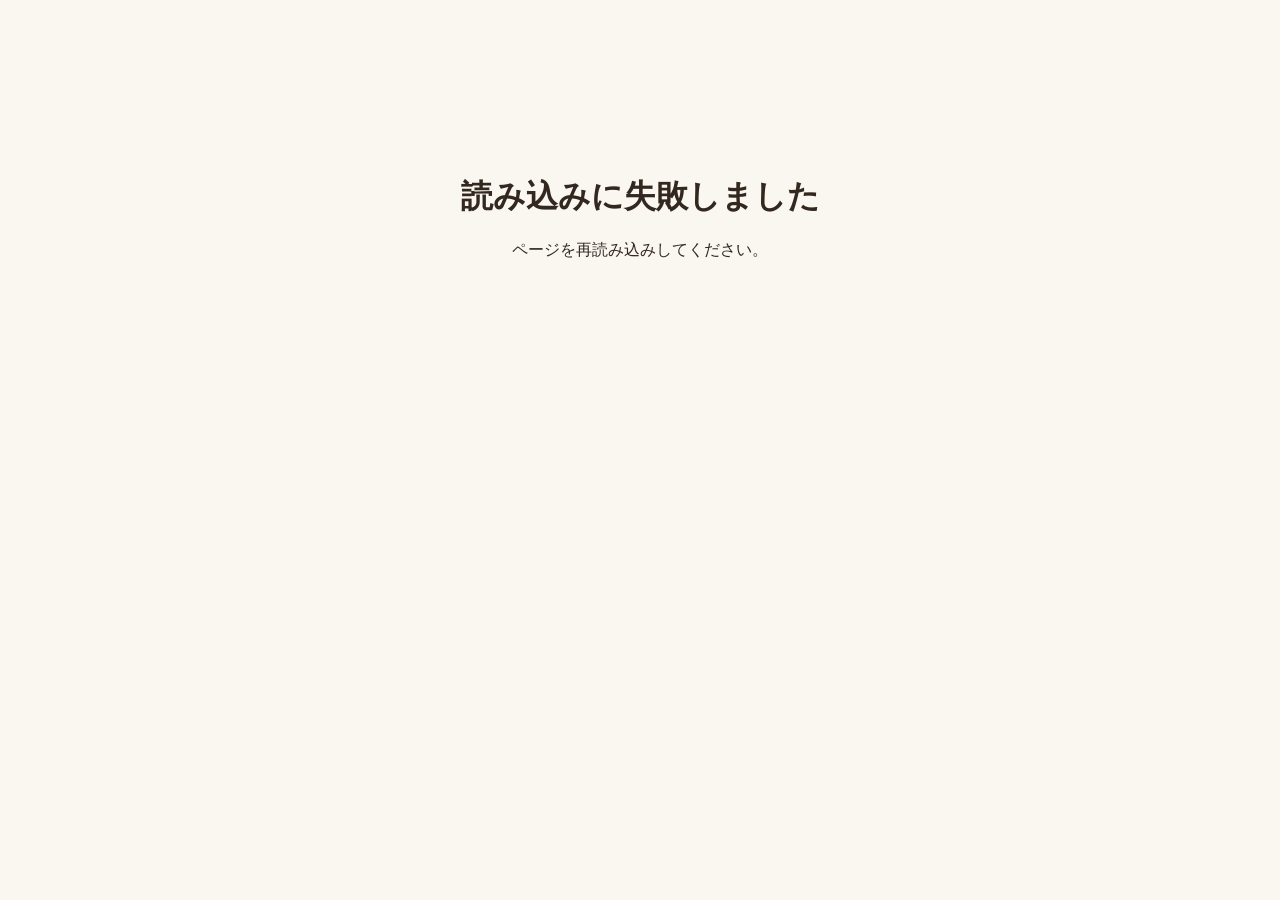
==== world-sauce-atlas/index.html @ 6d1ee8c9 "Add World Sauce Atlas loader" ====
<!doctype html><html lang="ja"><head><meta charset="utf-8"><meta name="viewport" content="width=device-width,initial-scale=1"><title>世界のソース図鑑</title><style>body{font-family:system-ui,sans-serif;padding:32px;color:#33281f;background:#faf7f1}.load{max-width:520px;margin:15vh auto;text-align:center}.bar{height:8px;border-radius:8px;background:#e6ddd0;overflow:hidden;margin-top:18px}.bar i{display:block;height:100%;width:15%;background:#9d4c35;animation:a 1.4s infinite alternate}@keyframes a{to{width:85%}}</style></head><body><div class="load"><h1>世界のソース図鑑</h1><p>読み込んでいます…</p><div class="bar"><i></i></div></div><script>(async()=>{try{let parts=await Promise.all(['p0.txt','p1.txt','p2.txt','p3.txt','p4.txt','p5.txt'].map(x=>fetch(x).then(r=>{if(!r.ok)throw Error(r.status);return r.text()})));let s=parts.join(''),a=[],q=0,k=0,n=123761;for(let c of s){q=(q<<15)|(c.charCodeAt(0)-0x4e00);k+=15;while(k>=8){k-=8;a.push((q>>k)&255);q&=(1<<k)-1}}let u=Uint8Array.from(a.slice(0,n));let d=new DecompressionStream('gzip');let h=await new Response(new Blob([u]).stream().pipeThrough(d)).text();document.open();document.write(h);document.close()}catch(e){document.body.innerHTML='<div class="load"><h1>読み込みに失敗しました</h1><p>ページを再読み込みしてください。</p></div>';console.error(e)}})()</script></body></html>
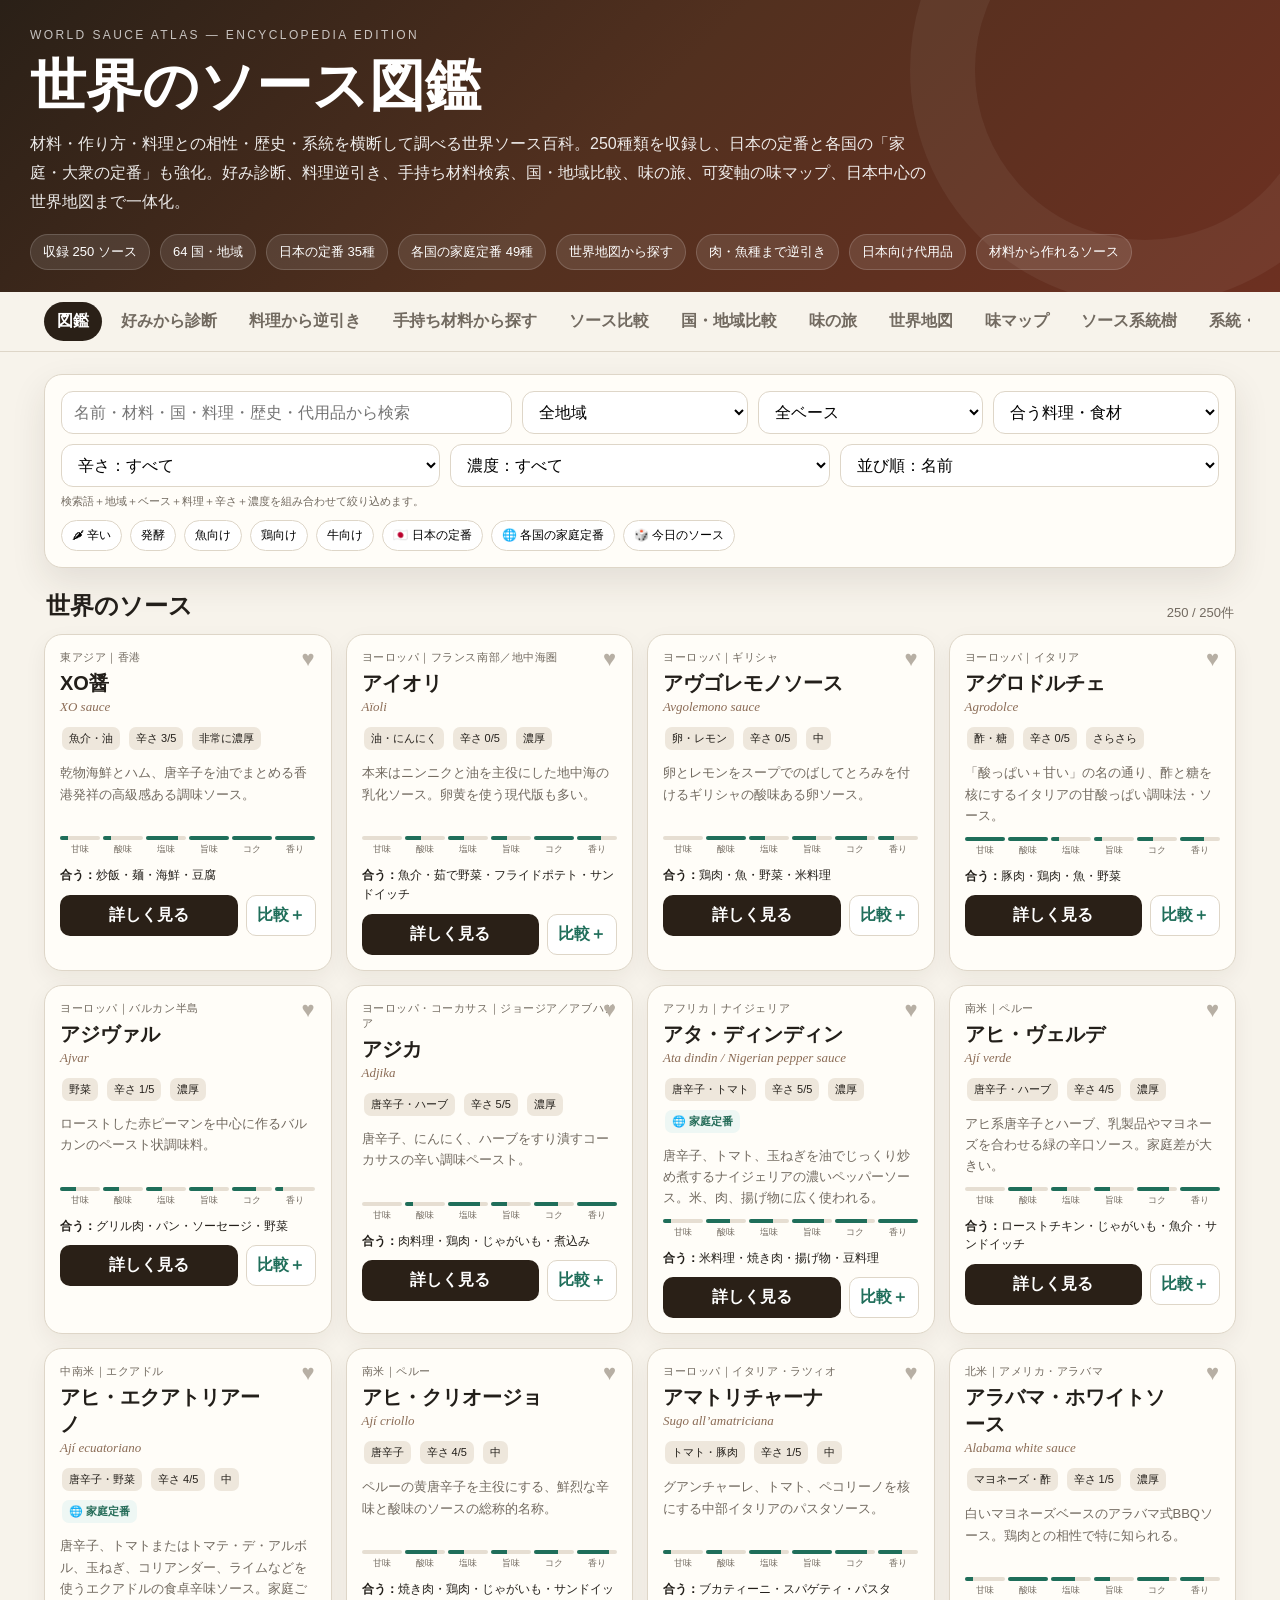
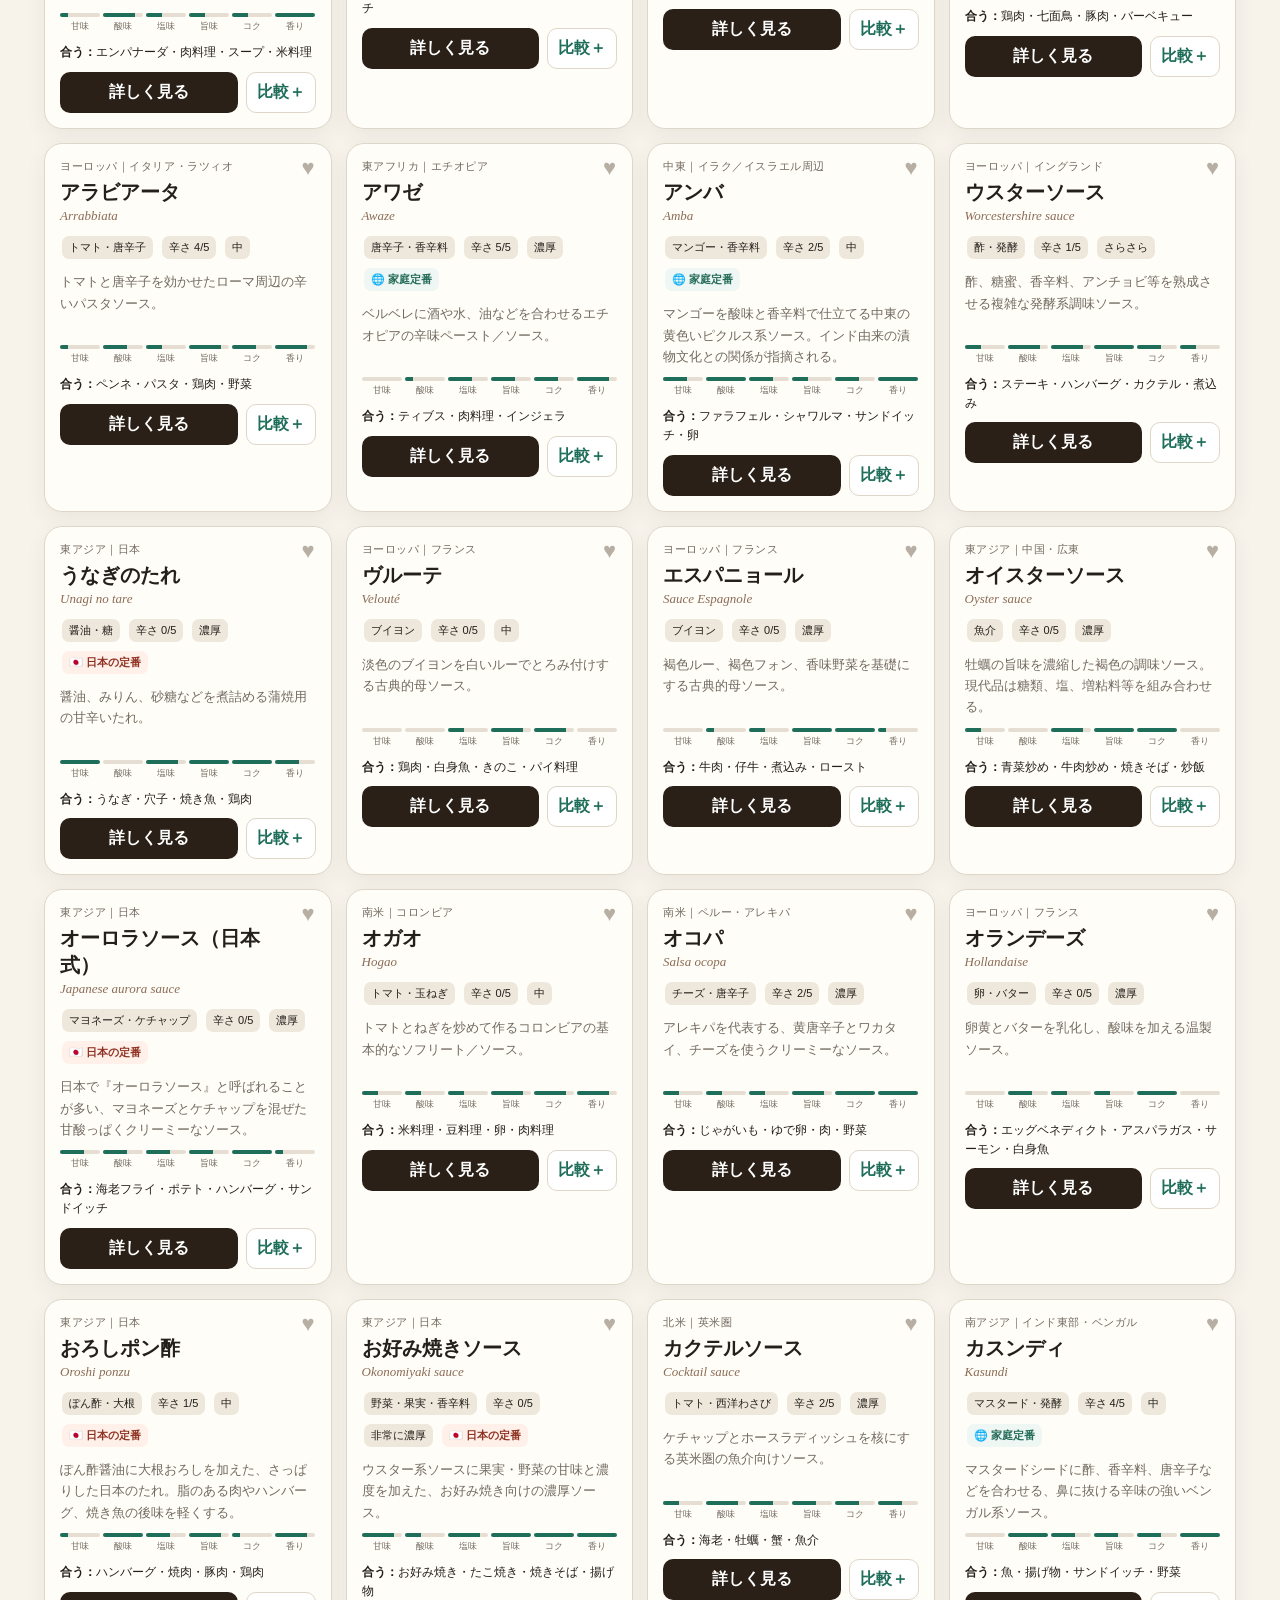
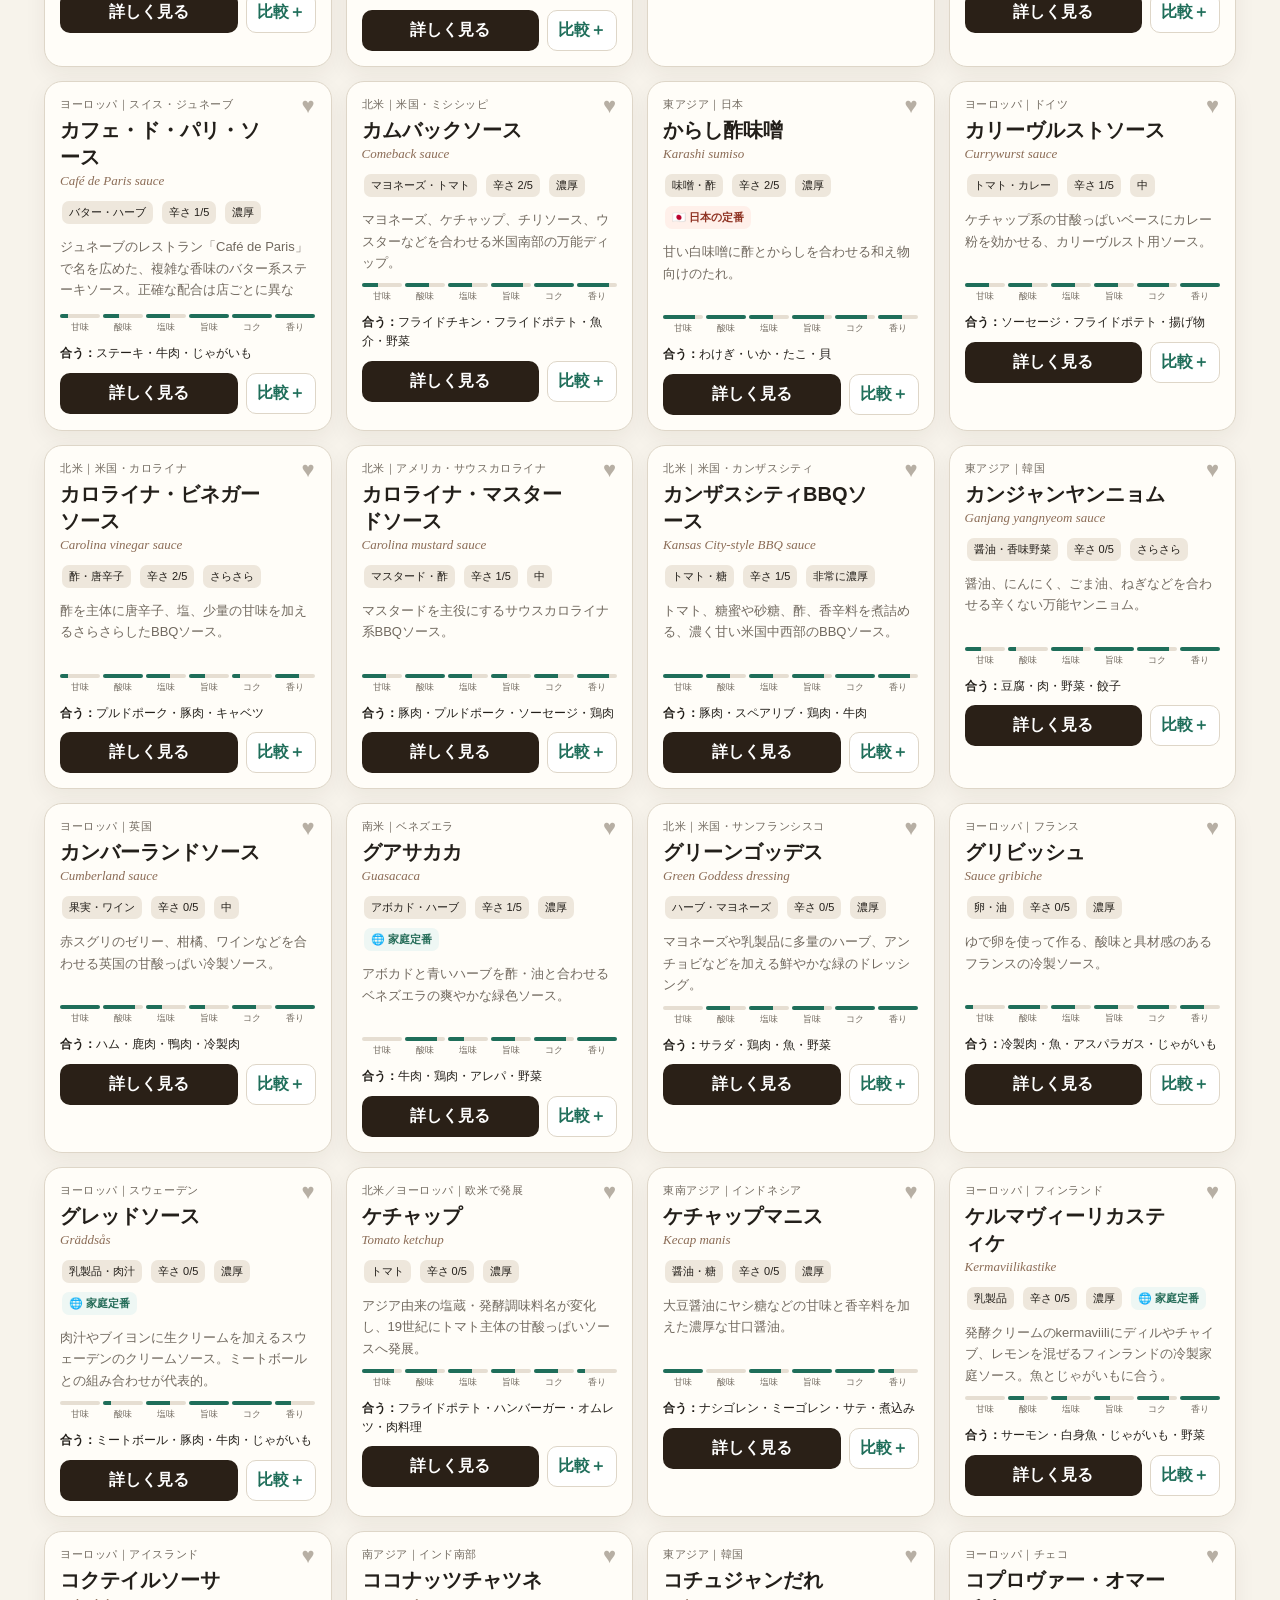
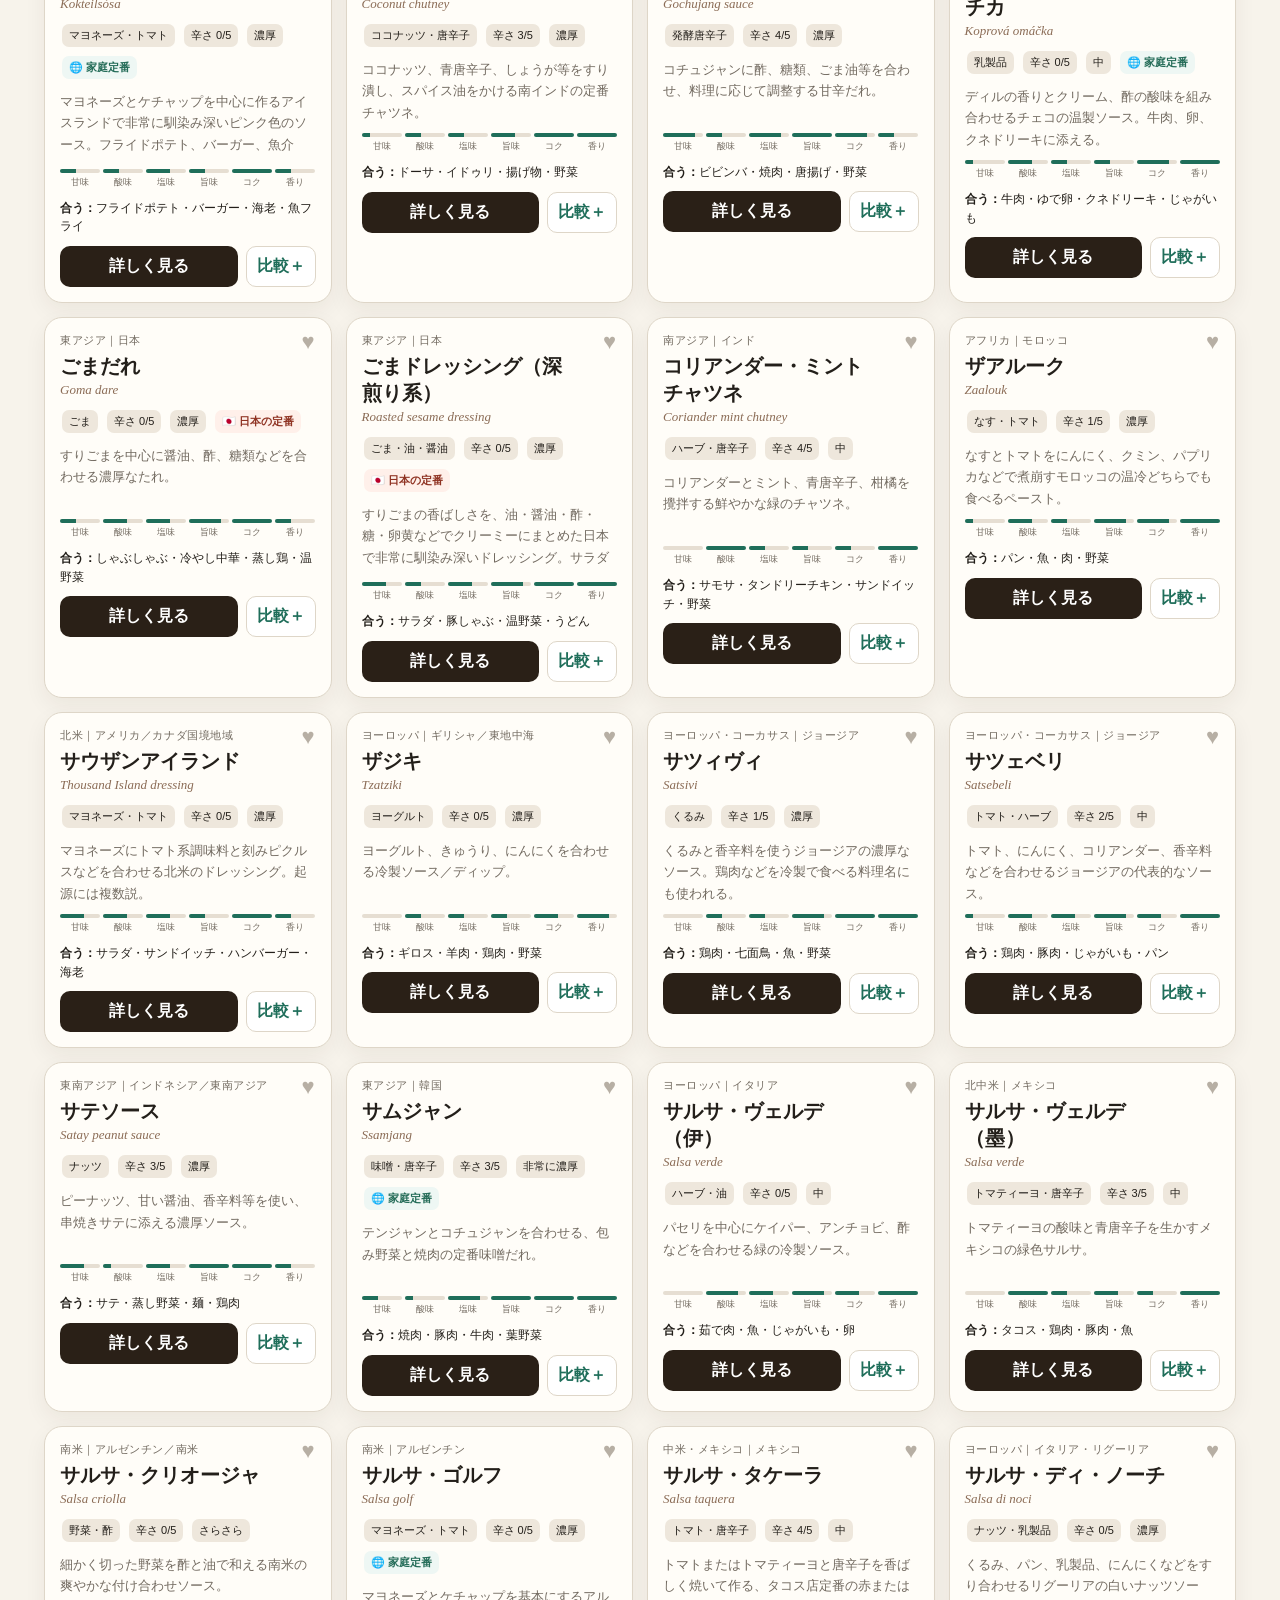
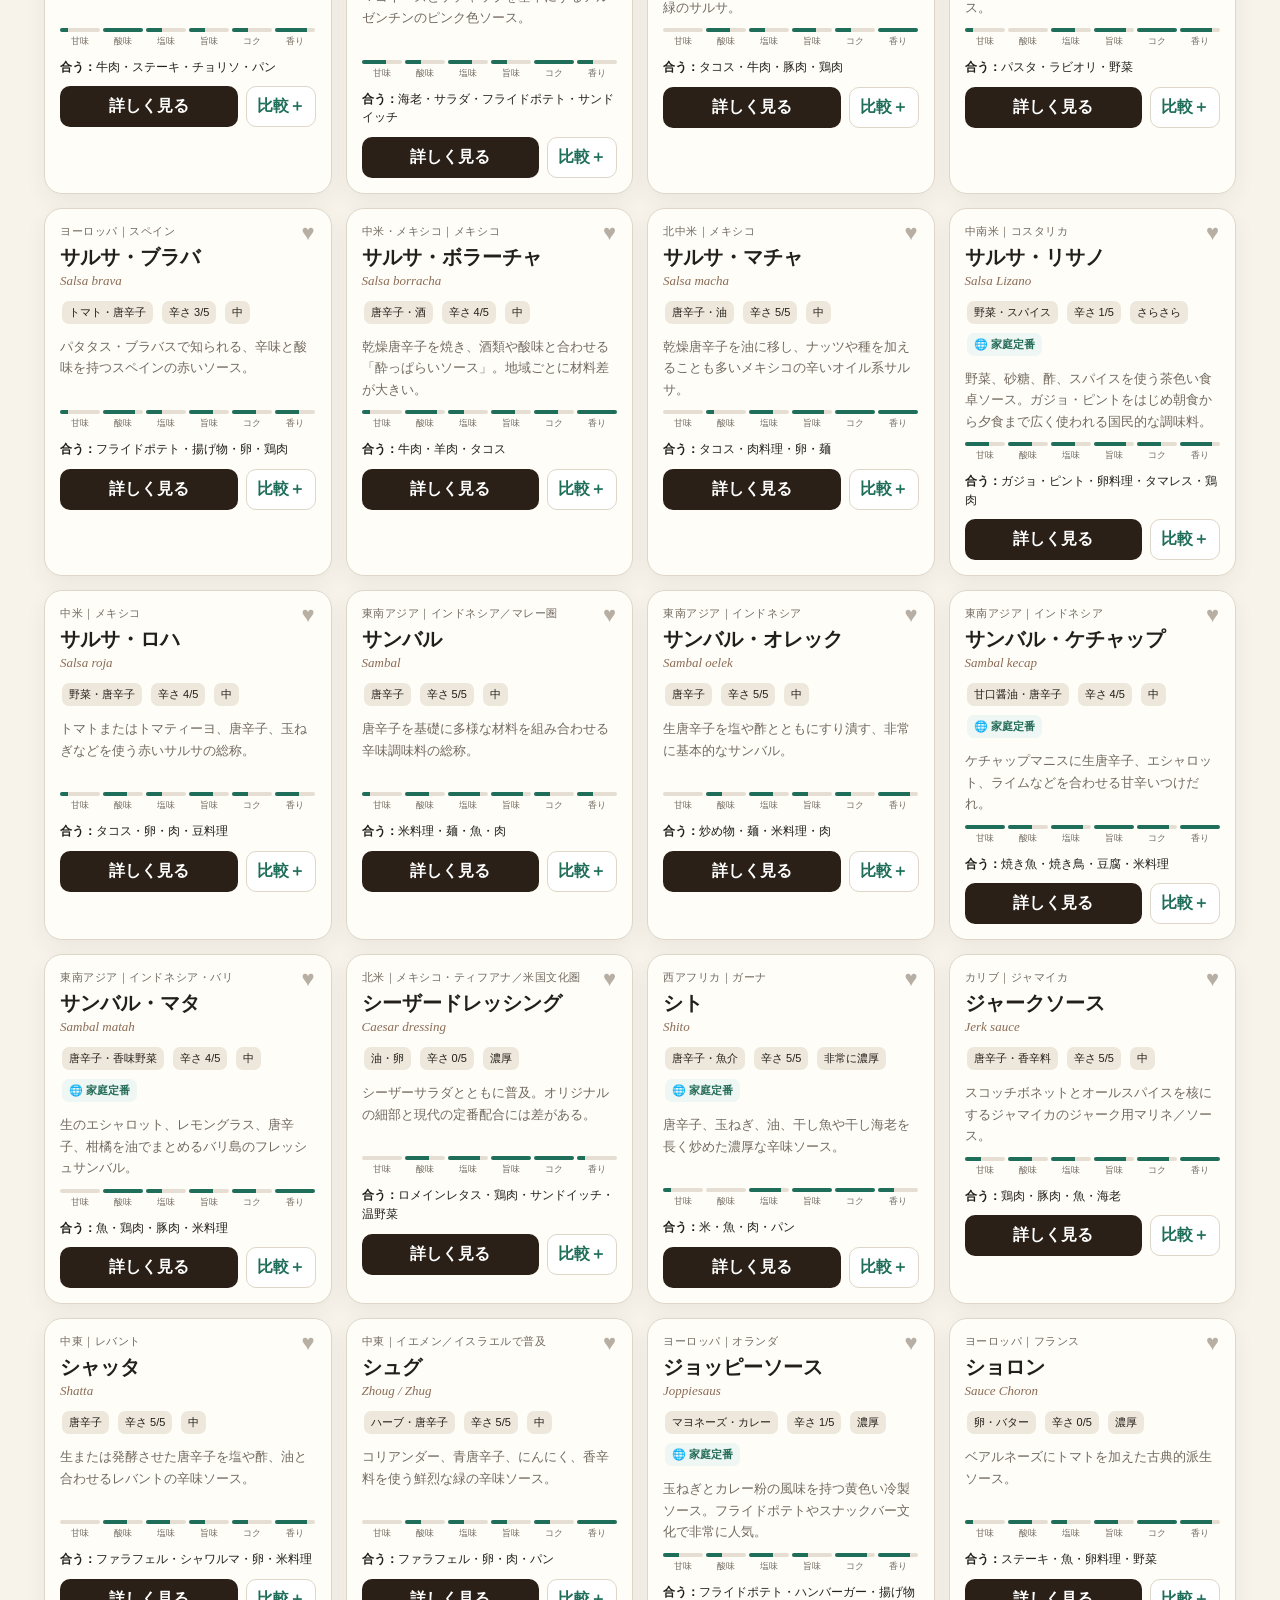
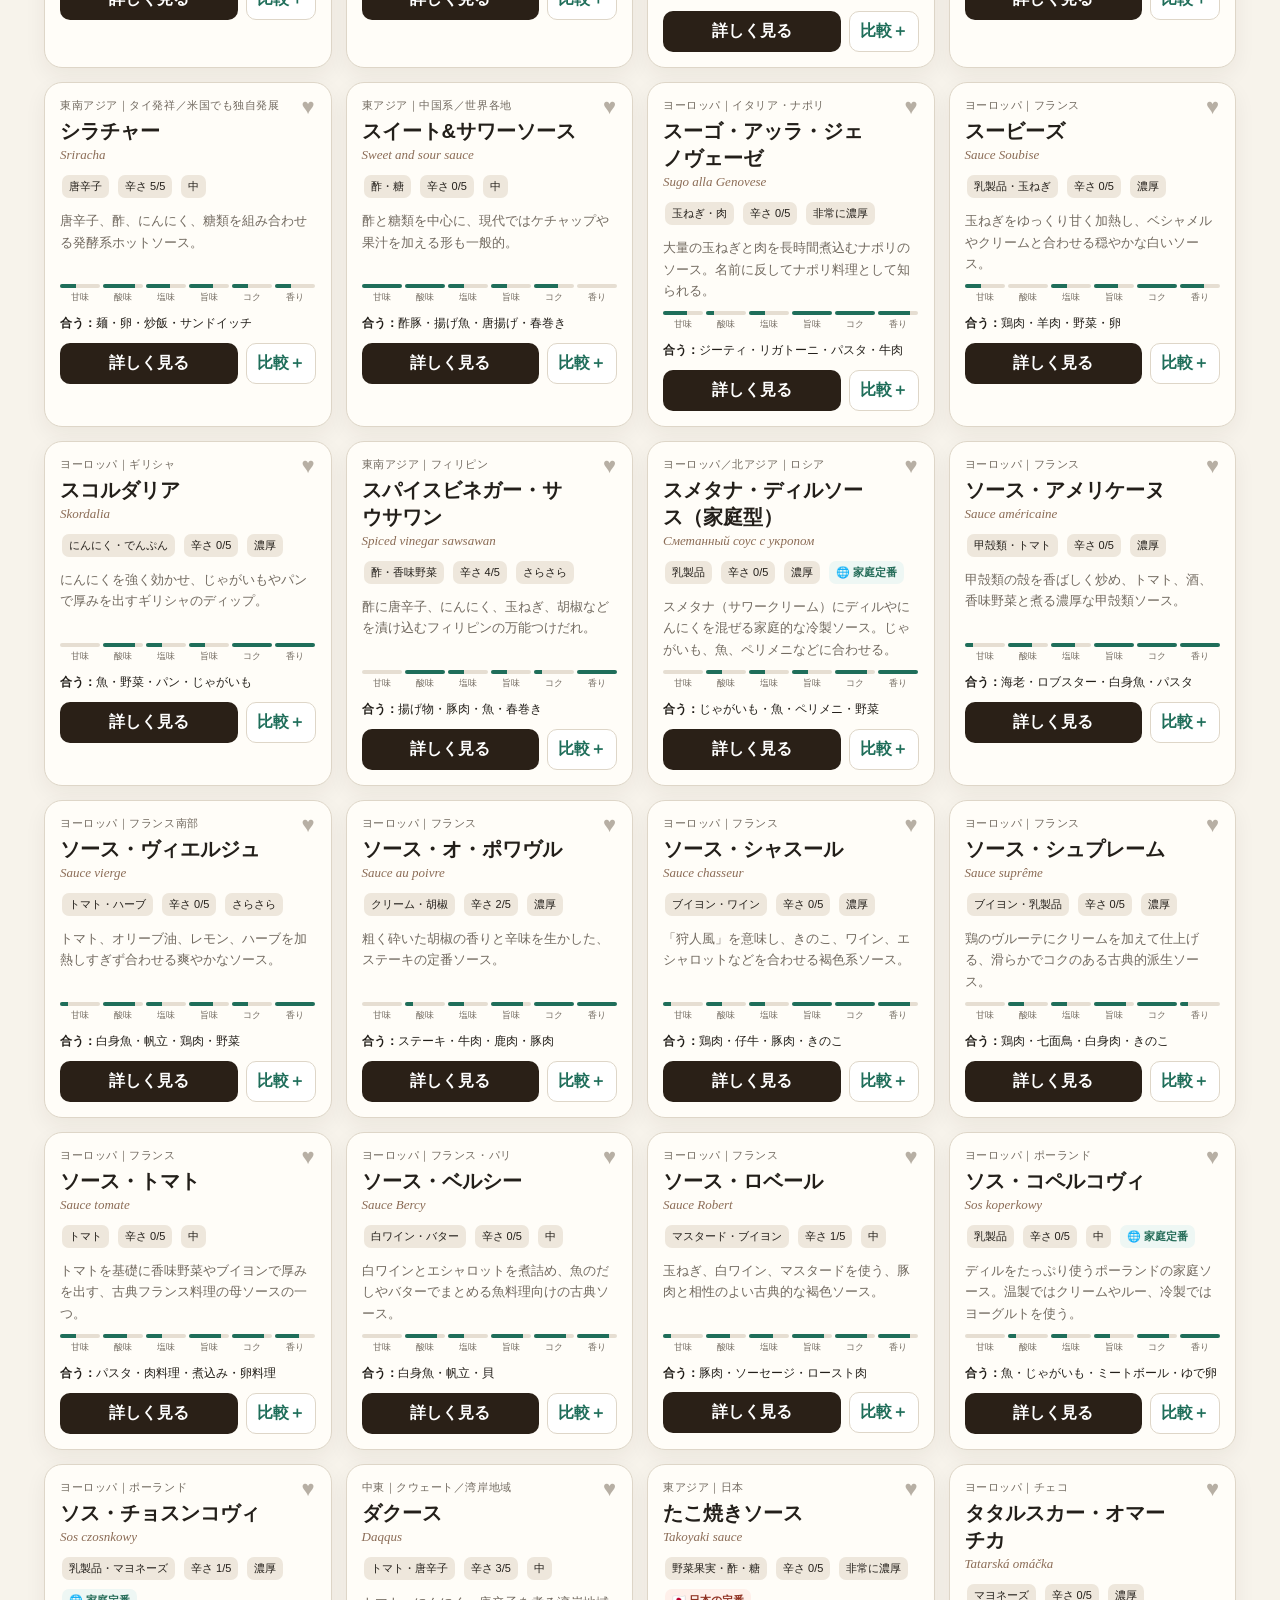
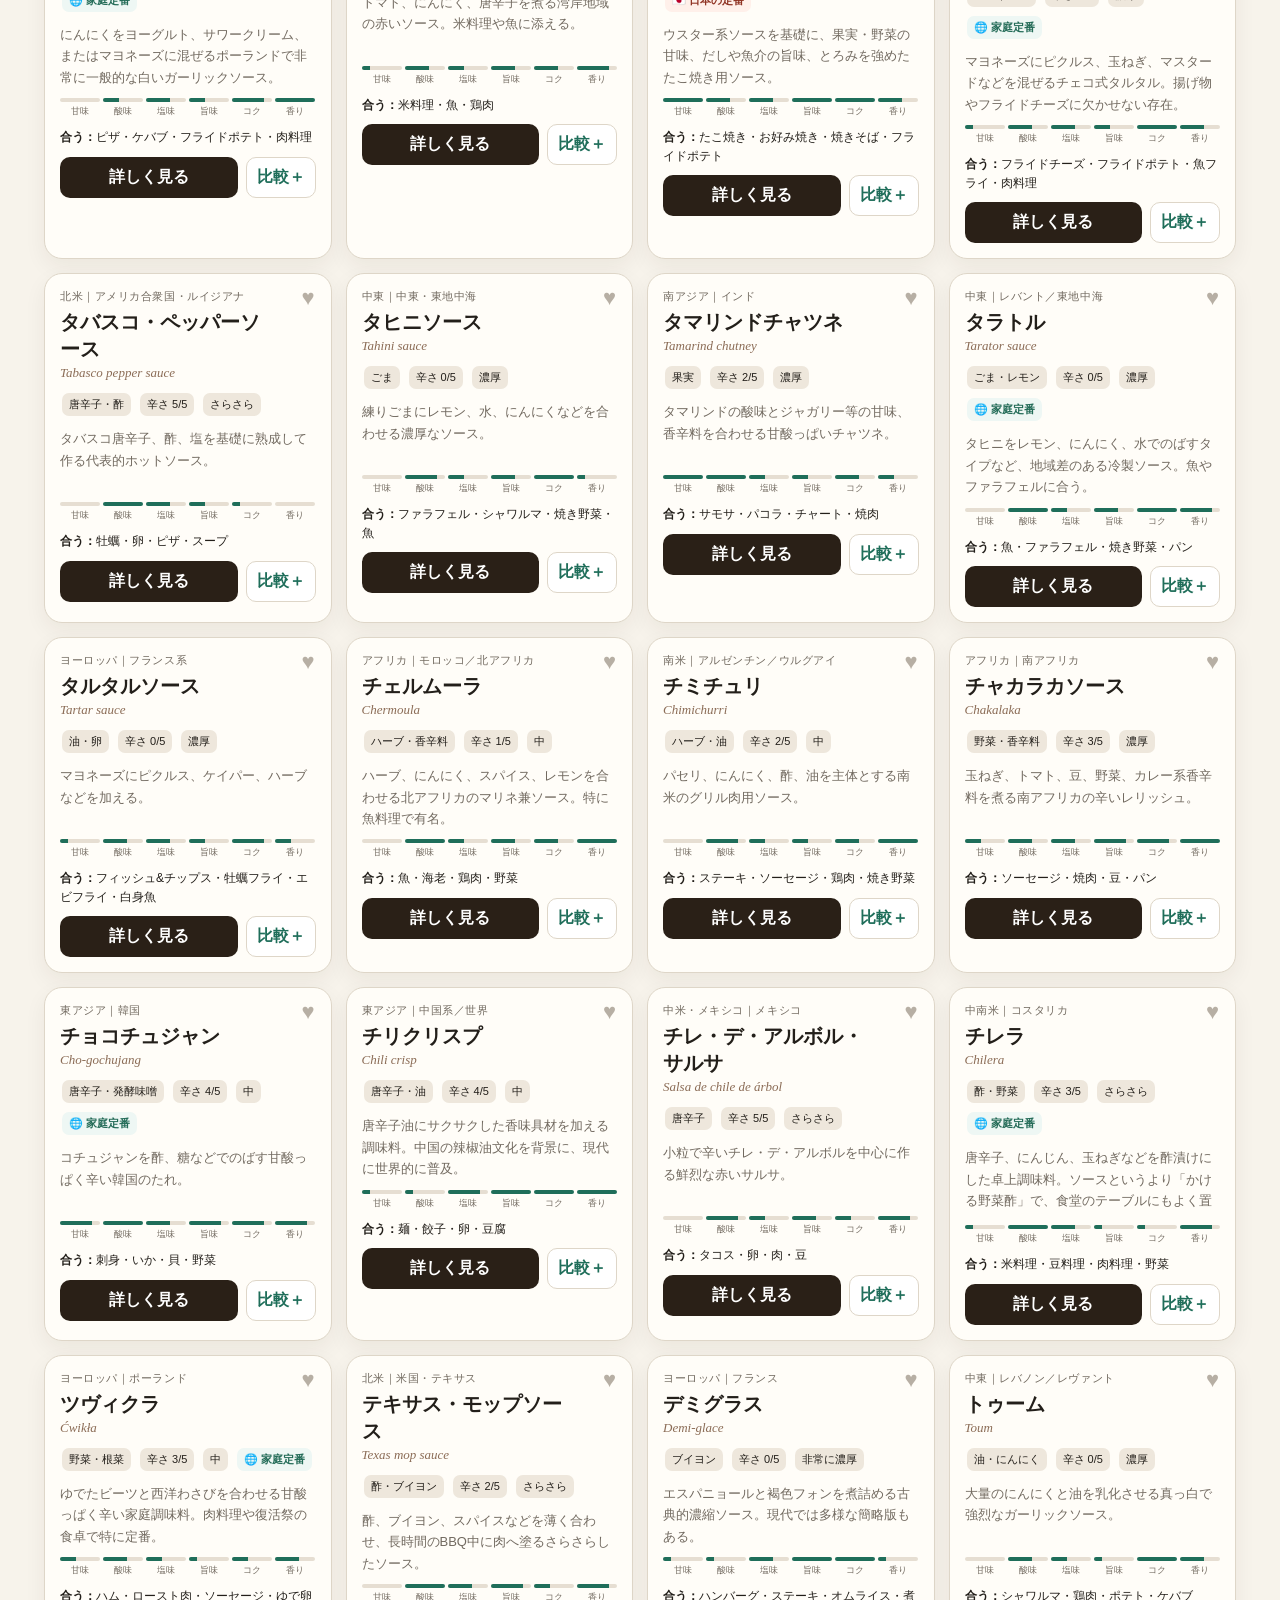
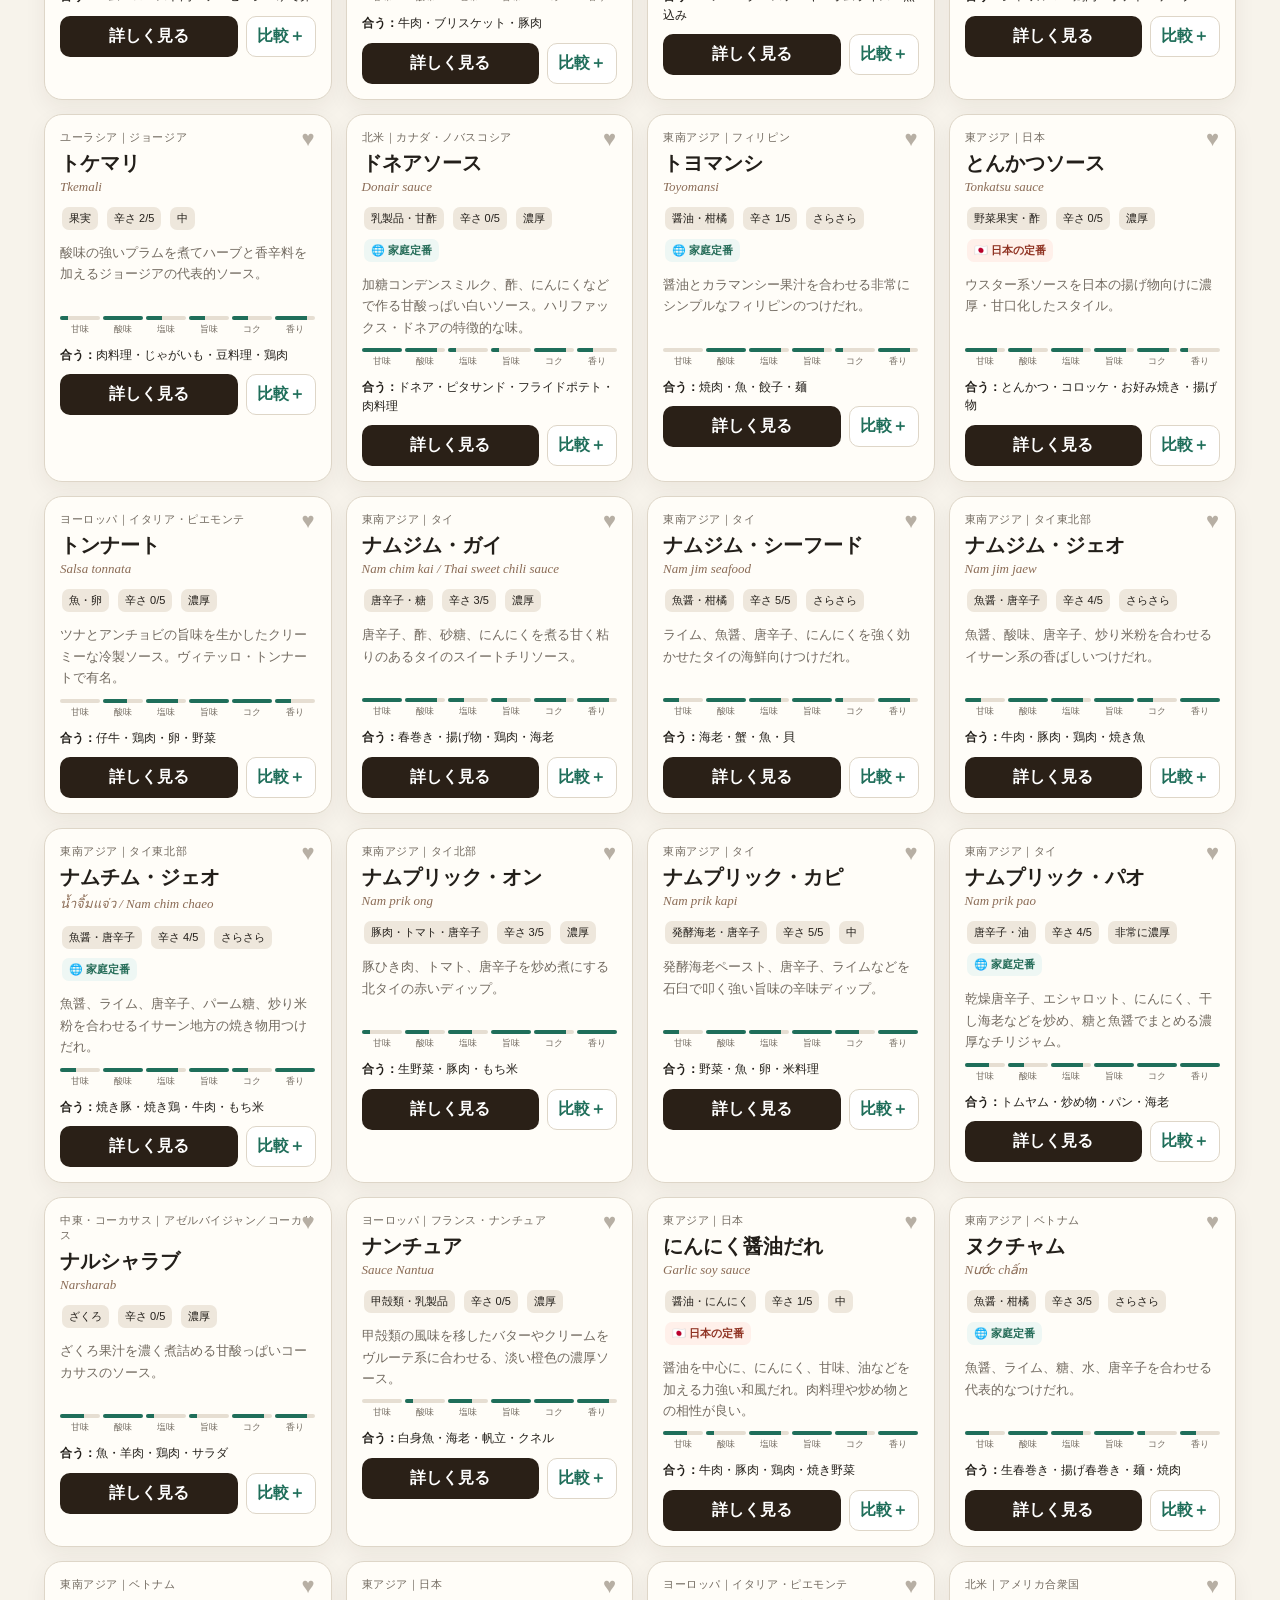
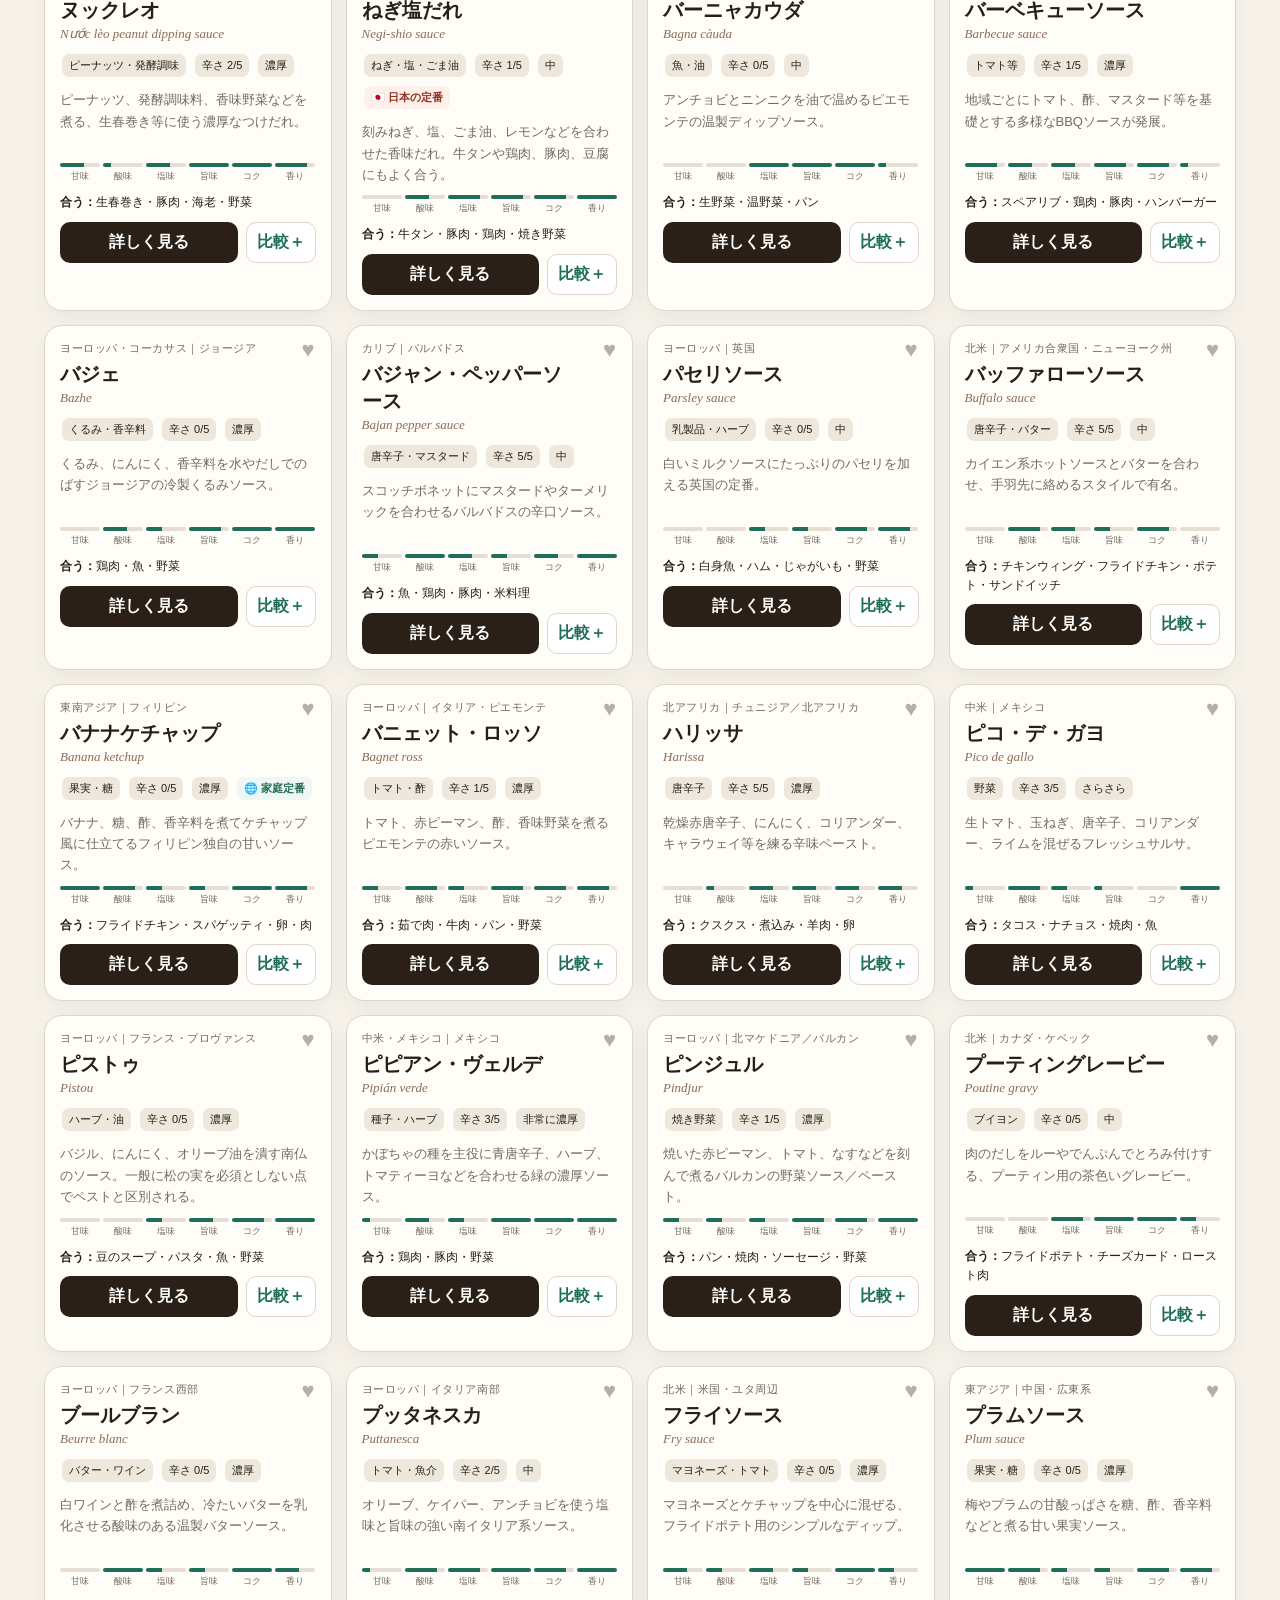
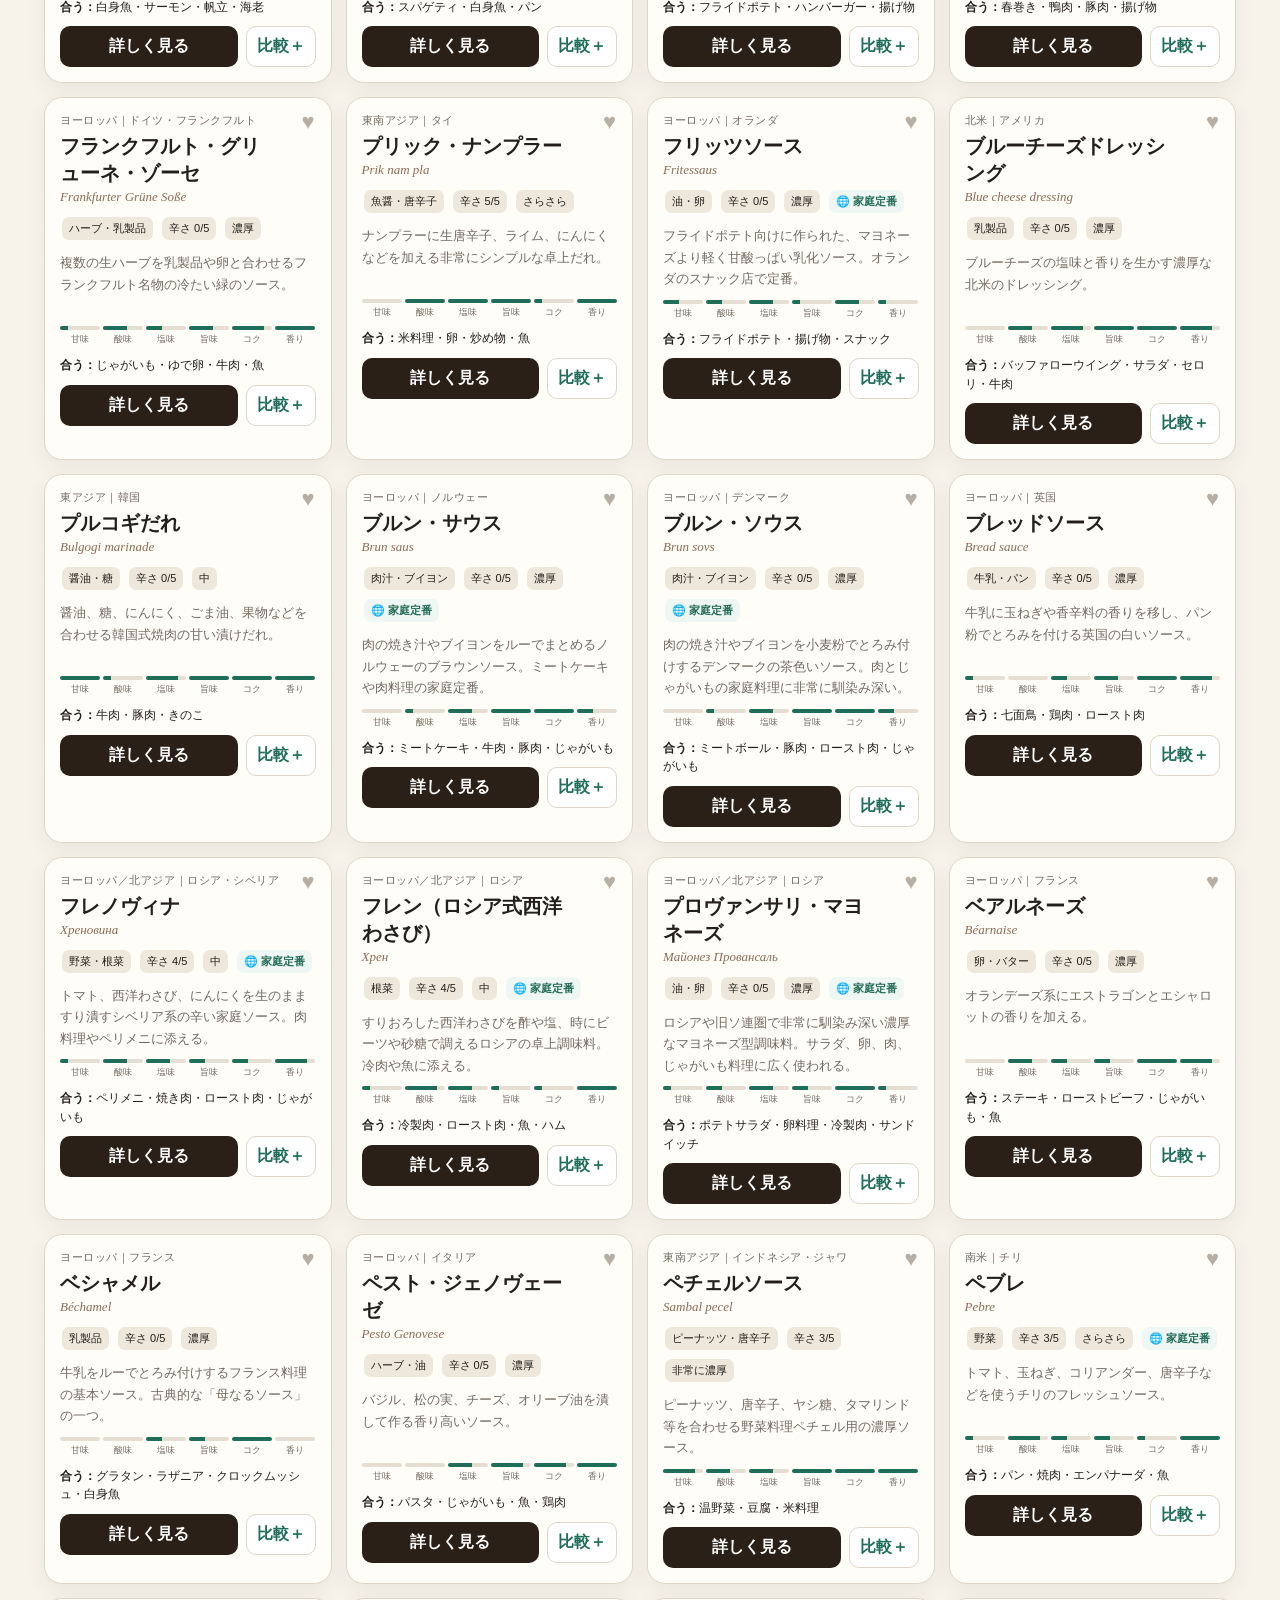
==== commit 59cee1ae: "Publish latest World Sauce Atlas" ====
--- a/world-sauce-atlas/index.html
+++ b/world-sauce-atlas/index.html
@@ -1 +1,110 @@
-<!doctype html><html lang="ja"><head><meta charset="utf-8"><meta name="viewport" content="width=device-width,initial-scale=1"><title>世界のソース図鑑</title><style>body{font-family:system-ui,sans-serif;padding:32px;color:#33281f;background:#faf7f1}.load{max-width:520px;margin:15vh auto;text-align:center}.bar{height:8px;border-radius:8px;background:#e6ddd0;overflow:hidden;margin-top:18px}.bar i{display:block;height:100%;width:15%;background:#9d4c35;animation:a 1.4s infinite alternate}@keyframes a{to{width:85%}}</style></head><body><div class="load"><h1>世界のソース図鑑</h1><p>読み込んでいます…</p><div class="bar"><i></i></div></div><script>(async()=>{try{let parts=await Promise.all(['p0.txt','p1.txt','p2.txt','p3.txt','p4.txt','p5.txt'].map(x=>fetch(x).then(r=>{if(!r.ok)throw Error(r.status);return r.text()})));let s=parts.join(''),a=[],q=0,k=0,n=123761;for(let c of s){q=(q<<15)|(c.charCodeAt(0)-0x4e00);k+=15;while(k>=8){k-=8;a.push((q>>k)&255);q&=(1<<k)-1}}let u=Uint8Array.from(a.slice(0,n));let d=new DecompressionStream('gzip');let h=await new Response(new Blob([u]).stream().pipeThrough(d)).text();document.open();document.write(h);document.close()}catch(e){document.body.innerHTML='<div class="load"><h1>読み込みに失敗しました</h1><p>ページを再読み込みしてください。</p></div>';console.error(e)}})()</script></body></html>+<!doctype html>
+<html lang="ja"><head><meta charset="utf-8"><meta name="viewport" content="width=device-width,initial-scale=1">
+<title>WORLD SAUCE ATLAS｜世界のソース図鑑 百科版</title>
+<style>
+:root{--bg:#f7f3eb;--paper:#fffdf8;--ink:#231f1a;--muted:#726a60;--line:#ded6c8;--accent:#b7402a;--accent2:#1f6e5a;--gold:#c18b30;--shadow:0 14px 35px rgba(49,39,25,.10)}
+*{box-sizing:border-box}html{scroll-behavior:smooth}body{margin:0;font-family:ui-sans-serif,-apple-system,BlinkMacSystemFont,"Segoe UI","Yu Gothic UI","Hiragino Sans",sans-serif;background:var(--bg);color:var(--ink)}button,input,select{font:inherit}button{cursor:pointer}a{color:#7d2e20}
+header{background:linear-gradient(135deg,#2a2017,#52301f 48%,#6d3021);color:#fff;padding:28px 22px 22px;position:relative;overflow:hidden}header:after{content:"";position:absolute;width:340px;height:340px;border:65px solid rgba(255,255,255,.05);border-radius:50%;right:-100px;top:-165px}.head{max-width:1220px;margin:auto;position:relative;z-index:1}.kicker{font-size:12px;letter-spacing:.2em;opacity:.72}h1{margin:7px 0 5px;font-family:Georgia,"Yu Mincho",serif;font-size:clamp(30px,5vw,56px)}.sub{max-width:900px;line-height:1.8;opacity:.9}.stats{display:flex;gap:10px;flex-wrap:wrap;margin-top:18px}.stat{background:rgba(255,255,255,.1);border:1px solid rgba(255,255,255,.16);padding:8px 12px;border-radius:999px;font-size:13px}
+nav{position:sticky;top:0;z-index:20;background:rgba(247,243,235,.95);backdrop-filter:blur(12px);border-bottom:1px solid var(--line)}.navin{max-width:1220px;margin:auto;display:flex;gap:6px;padding:10px 14px;overflow:auto}.tab{border:0;background:transparent;padding:9px 13px;border-radius:999px;white-space:nowrap;color:var(--muted);font-weight:700}.tab.active{background:#2a2017;color:#fff}
+main{max-width:1220px;margin:auto;padding:22px 14px 70px}.panel{display:none}.panel.active{display:block}.searchbox,.box,.sourceCard,.treeGroup{background:var(--paper);border:1px solid var(--line);border-radius:18px;padding:16px;box-shadow:var(--shadow)}.searchbox{margin-bottom:18px}.searchrow{display:grid;grid-template-columns:2fr repeat(3,1fr);gap:10px}input,select{width:100%;border:1px solid var(--line);background:#fff;padding:11px 12px;border-radius:12px;outline:none}input:focus,select:focus{border-color:var(--accent)}.chips{display:flex;gap:8px;flex-wrap:wrap;margin-top:11px}.chip{border:1px solid var(--line);background:#fff;padding:6px 10px;border-radius:999px;font-size:12px}.chip.on{background:#f0ded8;border-color:#ca8c7c;color:#7d2416}.action{border:0;background:var(--accent);color:#fff;padding:11px 16px;border-radius:10px;font-weight:800}
+.sectionhead{display:flex;align-items:end;justify-content:space-between;gap:12px;margin:22px 2px 12px}.sectionhead h2{margin:0;font:700 24px Georgia,"Yu Mincho",serif}.count{font-size:13px;color:var(--muted)}.grid{display:grid;grid-template-columns:repeat(auto-fill,minmax(255px,1fr));gap:14px}.card{background:var(--paper);border:1px solid var(--line);border-radius:18px;padding:15px;box-shadow:0 8px 22px rgba(49,39,25,.06);transition:.18s;position:relative}.card:hover{transform:translateY(-3px);box-shadow:var(--shadow)}.flag{font-size:11px;color:var(--muted);text-transform:uppercase;letter-spacing:.05em}.card h3{margin:5px 36px 2px 0;font-size:20px}.local{font:italic 13px Georgia,serif;color:#8b6c56}.heart{position:absolute;right:10px;top:10px;border:0;background:transparent;font-size:22px;color:#b7afa4}.heart.on{color:#b93434}.badges{display:flex;gap:5px;flex-wrap:wrap;margin:10px 0}.badge{font-size:11px;background:#eee7dc;padding:4px 7px;border-radius:7px;display:inline-block;margin:2px}.desc{font-size:13px;color:var(--muted);line-height:1.65;min-height:64px;max-height:68px;overflow:hidden}.foods{font-size:12px;line-height:1.55;margin-top:10px}.more{width:100%;margin-top:12px;border:0;background:#2a2017;color:#fff;padding:9px;border-radius:10px;font-weight:700}
+.taste{display:grid;grid-template-columns:repeat(6,1fr);gap:3px;margin-top:10px}.taste div{text-align:center;font-size:9px;color:var(--muted)}.bar{height:4px;background:#e6ded2;border-radius:5px;overflow:hidden;margin-bottom:3px}.bar i{display:block;height:100%;background:var(--accent2)}
+.reverse{display:grid;grid-template-columns:.9fr 1.1fr;gap:16px}.field{margin:10px 0}.field b{display:block;font-size:12px;margin-bottom:5px}.checkgrid{display:grid;grid-template-columns:repeat(2,1fr);gap:8px}label.opt{display:flex;gap:8px;align-items:center;background:#fff;border:1px solid var(--line);border-radius:10px;padding:9px}label.opt input{width:auto}.resultHero{background:linear-gradient(145deg,#fff6eb,#fff);border:1px solid #e0c5a2;border-radius:16px;padding:16px;margin:12px 0}
+.tasteControls{display:grid;grid-template-columns:1.25fr .8fr .8fr .8fr .8fr .9fr auto;gap:10px;margin-bottom:12px}.tasteLayout{display:grid;grid-template-columns:1.5fr .9fr;gap:14px;align-items:start}.tastemap{position:relative;height:560px;background:var(--paper);border:1px solid var(--line);border-radius:18px;overflow:hidden;box-shadow:var(--shadow)}.axisx,.axisy{position:absolute;background:#d9d0c3}.axisx{left:50px;right:20px;bottom:50%;height:1px}.axisy{top:20px;bottom:40px;left:50%;width:1px}.axislabel{position:absolute;font-size:11px;color:var(--muted)}.tasteCluster{position:absolute;min-width:18px;height:18px;padding:0 5px;border-radius:999px;background:var(--accent);border:2px solid #fff;box-shadow:0 2px 7px #0004;transform:translate(-50%,50%);cursor:pointer;color:#fff;font-size:11px;font-weight:900;display:grid;place-items:center}.tasteCluster.single{width:18px;min-width:18px;padding:0}.tasteCluster.selected{background:var(--accent2);z-index:6;box-shadow:0 0 0 3px #fff,0 0 0 6px rgba(43,118,96,.18)}.tasteCluster:hover{z-index:5;transform:translate(-50%,50%) scale(1.08)}.tasteSide{background:var(--paper);border:1px solid var(--line);border-radius:16px;padding:14px;box-shadow:var(--shadow);min-height:560px}.tasteSide h3{margin:0 0 4px}.tasteHint{font-size:12px;color:var(--muted);line-height:1.7}.coordBadge{display:inline-block;background:#fff7ec;border:1px solid #ead5b8;border-radius:999px;padding:6px 10px;font-size:12px;font-weight:800;margin:6px 0 10px}.tasteFocusList{display:grid;gap:8px;margin-top:10px;max-height:390px;overflow:auto;padding-right:4px}.tasteMini{border:1px solid var(--line);border-radius:12px;background:#fff;padding:10px}.tasteMini h4{margin:0 0 4px;font-size:15px}.tasteMini small{display:block;color:var(--muted);margin-bottom:6px}.tasteMini p{margin:0;font-size:12px;line-height:1.6}.tasteListWrap{margin-top:14px}.tasteList{display:grid;gap:8px;max-height:430px;overflow:auto;padding-right:2px}.tasteRow{display:grid;grid-template-columns:180px 120px 90px 1fr auto;gap:10px;align-items:start;border:1px solid var(--line);border-radius:14px;background:#fff;padding:10px 12px}.tasteRow.sel{border-color:#9bc7ba;box-shadow:0 0 0 3px rgba(43,118,96,.08)}.tasteRowName{font-weight:800}.tasteCoord{font-size:12px;color:var(--muted)}.tasteWhy{font-size:12px;line-height:1.6;color:#4f463d}.tasteTag{display:inline-block;border:1px solid var(--line);border-radius:999px;padding:4px 8px;font-size:11px;background:#faf7f1}.tasteOpen{border:0;background:#f3ece2;border-radius:10px;padding:8px 10px;font-weight:700}.worldWrap{background:var(--paper);border:1px solid var(--line);border-radius:20px;padding:12px;box-shadow:var(--shadow)}.worldMap{position:relative;aspect-ratio:2/1;min-height:350px;overflow:hidden;border-radius:14px;background:linear-gradient(#ecf5f4,#d8ecea)}.worldBg{position:absolute;inset:0;width:100%;height:100%;object-fit:cover;display:block}.mapPin{position:absolute;transform:translate(-50%,-50%);width:28px;height:28px;border:2px solid white;background:var(--accent);color:#fff;border-radius:50%;font-size:10px;font-weight:900;box-shadow:0 3px 10px #0004;display:grid;place-items:center}.mapPin:hover{z-index:5;transform:translate(-50%,-50%) scale(1.18)}.mapInfo{margin:12px 0 4px;color:var(--muted);font-size:13px;line-height:1.7}
+.treeWrap{display:grid;gap:16px}.treeGroup h3{margin:0 0 5px;font-size:20px}.treeNote{font-size:12px;color:var(--muted);line-height:1.6;margin-bottom:13px}.treeRoot{display:grid;grid-template-columns:190px 1fr;gap:12px;align-items:center;padding:10px 0;border-top:1px dashed var(--line)}.treeRoot:first-of-type{border-top:0}.rootBtn,.childBtn{border:1px solid var(--line);background:#fff;border-radius:10px;padding:9px;text-align:left}.rootBtn{font-weight:800;background:#f7eee3}.children{display:flex;gap:8px;flex-wrap:wrap}.childBtn:before{content:'→ ';color:var(--accent)}
+.familygrid{display:grid;grid-template-columns:repeat(auto-fill,minmax(260px,1fr));gap:14px}.family{background:var(--paper);border:1px solid var(--line);border-radius:16px;padding:15px}.family h3{margin:0 0 10px}.family button{display:block;width:100%;text-align:left;border:0;border-top:1px dashed var(--line);background:transparent;padding:8px 0}
+.glossSearch{display:grid;grid-template-columns:2fr 1fr;gap:10px;margin-bottom:16px}.glossaryGrid,.sourceGrid{display:grid;grid-template-columns:repeat(auto-fill,minmax(280px,1fr));gap:12px}.termCard{background:var(--paper);border:1px solid var(--line);border-radius:16px;padding:14px;box-shadow:0 7px 18px rgba(49,39,25,.05)}.termCard h3,.sourceCard h3{margin:0 0 4px;font-size:18px}.termMeta,.sourceMeta{font-size:11px;color:var(--muted);margin-bottom:8px}.termCard p,.sourceCard p{margin:0;line-height:1.7;font-size:13px}.sourceCard a{display:inline-block;margin-top:10px;font-weight:700;font-size:13px}.notice{font-size:12px;color:var(--muted);line-height:1.7;background:#f1ebe2;border-radius:12px;padding:12px;margin:12px 0}
+.modal{position:fixed;inset:0;background:#17120ecc;z-index:100;display:none;align-items:center;justify-content:center;padding:16px}.modal.open{display:flex}.sheet{background:var(--paper);width:min(980px,100%);max-height:92vh;overflow:auto;border-radius:22px;box-shadow:0 30px 80px #0008}.sheethead{position:sticky;top:0;background:rgba(255,253,248,.96);backdrop-filter:blur(10px);display:flex;justify-content:space-between;gap:12px;padding:18px;border-bottom:1px solid var(--line);z-index:2}.sheethead h2{margin:0}.close{border:0;background:#eee5d8;border-radius:50%;width:36px;height:36px;font-size:22px}.sheetbody{padding:20px}.detailgrid{display:grid;grid-template-columns:1.2fr .8fr;gap:20px}.fact{border-top:1px solid var(--line);padding:10px 0;line-height:1.7}.fact b{display:block;font-size:11px;color:var(--muted);letter-spacing:.06em;margin-bottom:4px}.steps{counter-reset:step;padding:0;list-style:none}.steps li{counter-increment:step;margin:9px 0;padding-left:34px;position:relative}.steps li:before{content:counter(step);position:absolute;left:0;top:-2px;background:#2a2017;color:#fff;width:24px;height:24px;border-radius:50%;display:grid;place-items:center;font-size:12px}.bigTaste{display:grid;grid-template-columns:repeat(3,1fr);gap:8px}.meter{background:#f0e9df;border-radius:10px;padding:9px;font-size:12px}.meter .mbar{height:7px;background:#ddd3c5;border-radius:7px;margin-top:6px;overflow:hidden}.meter .mbar i{display:block;height:100%;background:var(--accent)}.ingredientItem{display:inline-block;margin:3px;padding:5px 8px;background:#eee7dc;border-radius:8px;font-size:13px}.termLink{border:0;background:#efe2d2;color:#6d4322;width:20px;height:20px;border-radius:50%;font-weight:900;padding:0;margin-left:3px}.termExplain{margin-top:8px;background:#f4ede3;border-left:4px solid var(--gold);padding:10px 12px;border-radius:8px;font-size:13px;line-height:1.7}.subBox{background:#edf5f1;border-left:4px solid var(--accent2);padding:10px 12px;border-radius:8px;margin:7px 0;font-size:13px}.refLink{display:block;font-size:12px;margin:5px 0}.empty{grid-column:1/-1;padding:50px;text-align:center;color:var(--muted)}
+
+.discoverGrid{display:grid;grid-template-columns:.9fr 1.1fr;gap:16px}.profileSliders{display:grid;gap:10px;margin:14px 0}.sliderRow{display:grid;grid-template-columns:76px 1fr 34px;gap:10px;align-items:center}.sliderRow label{font-size:12px;font-weight:800}.sliderRow input[type=range]{padding:0;border:0;background:transparent}.sliderVal{font-weight:900;text-align:center;background:#f2eadf;border-radius:8px;padding:4px}.profileOptions{display:grid;grid-template-columns:repeat(3,1fr);gap:8px;margin:12px 0}.profileResult{border:1px solid var(--line);border-radius:14px;padding:12px;margin:8px 0;background:#fff}.profileResult.top{border-color:#d6b477;background:#fffaf0}.scorePill{display:inline-block;border-radius:999px;padding:4px 8px;background:#e9f3ef;color:#145947;font-size:11px;font-weight:900}.regionCompareSelectors{display:grid;grid-template-columns:1fr 1fr;gap:10px;margin-bottom:12px}.regionCompareGrid{display:grid;grid-template-columns:1fr 1fr;gap:14px}.regionPanel{border:1px solid var(--line);border-radius:16px;padding:14px;background:#fff}.regionPanel h3{margin:0 0 4px}.avgBars{display:grid;gap:7px;margin:12px 0}.avgBar{display:grid;grid-template-columns:50px 1fr 34px;gap:8px;align-items:center;font-size:12px}.avgTrack{height:7px;background:#eee6da;border-radius:99px;overflow:hidden}.avgTrack i{display:block;height:100%;background:var(--accent2)}.repBtns{display:flex;flex-wrap:wrap;gap:6px}.repBtns button{border:1px solid var(--line);background:#faf7f1;border-radius:999px;padding:7px 9px}.regionDelta{margin-top:14px;overflow:auto}.regionDelta table{width:100%;border-collapse:collapse;font-size:12px}.regionDelta th,.regionDelta td{padding:8px;border-bottom:1px solid var(--line);text-align:center}.journeyControls{display:grid;grid-template-columns:1.4fr 1fr auto auto;gap:9px;margin-bottom:12px}.journeyPath{display:grid;grid-template-columns:repeat(6,1fr);gap:9px;margin-top:16px}.journeyStep{position:relative;border:1px solid var(--line);background:#fff;border-radius:16px;padding:12px;min-height:170px}.journeyStep:not(:last-child):after{content:'→';position:absolute;right:-14px;top:50%;font-size:22px;font-weight:900;color:var(--accent);z-index:2}.journeyNum{font-size:11px;color:var(--muted);font-weight:900}.journeyStep h4{margin:5px 0 4px}.journeyReason{font-size:11px;color:var(--muted);line-height:1.55}.coverageTop{display:grid;grid-template-columns:repeat(4,1fr);gap:10px}.coverageKpi{background:var(--paper);border:1px solid var(--line);border-radius:15px;padding:14px;box-shadow:0 6px 18px rgba(49,39,25,.05)}.coverageKpi b{display:block;font-size:24px;margin-top:4px}.coverageList{display:grid;gap:7px}.coverageRow{display:grid;grid-template-columns:150px 1fr 60px 90px 85px;gap:9px;align-items:center;border:1px solid var(--line);background:#fff;border-radius:12px;padding:8px 10px;text-align:left}.coverageTrack{height:7px;background:#eee7dc;border-radius:99px;overflow:hidden}.coverageTrack i{display:block;height:100%;background:var(--accent2)}.coverageMeta{font-size:11px;color:var(--muted)}.localBadge{background:#edf4ff!important;border-color:#b9cee8!important;color:#2f577d!important;font-weight:800}.tasteLegend{font-size:11px;color:var(--muted);margin-top:5px}
+@media(max-width:800px){.searchrow{grid-template-columns:1fr 1fr}.searchrow input{grid-column:1/-1}.reverse,.detailgrid{grid-template-columns:1fr}.treeRoot{grid-template-columns:1fr}.worldMap{min-height:280px}}
+@media(max-width:480px){.searchrow,.glossSearch{grid-template-columns:1fr}.searchrow input{grid-column:auto}.grid{grid-template-columns:1fr}.worldMap{min-height:230px}.mapPin{width:24px;height:24px;font-size:9px}}
+
+.filterrow{display:grid;grid-template-columns:repeat(3,minmax(0,1fr));gap:10px;margin-top:10px}.cardActions{display:flex;gap:8px;margin-top:10px}.cardActions .more{flex:1;margin-top:0}.compareBtn{border:1px solid var(--line);background:#fff;border-radius:10px;padding:9px 10px;font-weight:700;color:var(--accent2)}.compareBtn.on{background:#e8f4f0;border-color:#9bc7ba}.jpBadge{background:#fff0ea!important;border-color:#e8b2a6!important;color:#8f3222!important;font-weight:800}.localBadge{background:#eef7f4!important;border-color:#afd1c7!important;color:#236b57!important;font-weight:800}.pantryGrid{display:grid;grid-template-columns:.85fr 1.15fr;gap:16px}.match{font-size:12px;color:var(--accent2);font-weight:800;margin-top:8px}.missing{font-size:11px;color:var(--muted);line-height:1.6}.compareSelectors{display:grid;grid-template-columns:repeat(3,1fr);gap:10px;margin-bottom:14px}.compareTable{width:100%;border-collapse:separate;border-spacing:0;background:var(--paper);border:1px solid var(--line);border-radius:16px;overflow:hidden}.compareTable th,.compareTable td{padding:11px;border-right:1px solid var(--line);border-bottom:1px solid var(--line);vertical-align:top;line-height:1.55}.compareTable th:first-child{width:120px;background:#f5eee3}.compareTable th.compareHead{min-width:190px;white-space:normal;text-align:left}.compareOpen{display:inline-block;border:1px solid #dcc8b2;background:#fff7ec;color:#6d4322;border-radius:10px;padding:8px 10px;font-weight:800;line-height:1.4;white-space:normal;text-align:left;writing-mode:horizontal-tb;min-width:0;width:100%}.compareOpen small{display:block;color:var(--muted);font-weight:600;margin-top:4px}.compareTable tr:last-child th,.compareTable tr:last-child td{border-bottom:0}.compareTable th:last-child,.compareTable td:last-child{border-right:0}.relatedBtns,.similarBtns{display:flex;flex-wrap:wrap;gap:7px}.relatedBtn,.similarBtns button{border:1px solid var(--line);background:#fff;border-radius:999px;padding:7px 10px;writing-mode:horizontal-tb;white-space:normal;text-align:left;line-height:1.35}.miniTaste{min-width:120px}.advancedHint{font-size:11px;color:var(--muted);margin-top:7px}.regionBars{display:grid;gap:7px;margin-top:12px}.regionBar{display:grid;grid-template-columns:120px 1fr 40px;gap:8px;align-items:center;font-size:12px}.regionBar i{display:block;height:7px;background:var(--accent2);border-radius:10px}.regionTrack{background:#ebe3d8;border-radius:10px;overflow:hidden}
+@media(max-width:800px){.filterrow,.pantryGrid,.compareSelectors,.tasteControls,.tasteLayout,.discoverGrid,.profileOptions,.regionCompareSelectors,.regionCompareGrid,.journeyControls{grid-template-columns:1fr}.compareTable{font-size:12px;display:block;overflow:auto}.regionBar{grid-template-columns:95px 1fr 32px}.tasteRow{grid-template-columns:1fr}.tasteSide{min-height:auto}.journeyPath{grid-template-columns:1fr}.journeyStep:not(:last-child):after{content:'↓';right:50%;top:auto;bottom:-20px}.coverageTop{grid-template-columns:1fr 1fr}.coverageRow{grid-template-columns:110px 1fr 40px}.coverageRow .coverageOptional{display:none}}
+</style></head><body>
+<header><div class="head"><div class="kicker">WORLD SAUCE ATLAS — ENCYCLOPEDIA EDITION</div><h1>世界のソース図鑑</h1><div class="sub">材料・作り方・料理との相性・歴史・系統を横断して調べる世界ソース百科。250種類を収録し、日本の定番と各国の「家庭・大衆の定番」も強化。好み診断、料理逆引き、手持ち材料検索、国・地域比較、味の旅、可変軸の味マップ、日本中心の世界地図まで一体化。</div><div class="stats"><div class="stat" id="statSauces"></div><div class="stat" id="statPlaces"></div><div class="stat" id="statJapan"></div><div class="stat" id="statLocal"></div><div class="stat">世界地図から探す</div><div class="stat">肉・魚種まで逆引き</div><div class="stat">日本向け代用品</div><div class="stat">材料から作れるソース</div></div></div></header>
+<nav><div class="navin"><button class="tab active" data-tab="atlas">図鑑</button><button class="tab" data-tab="profile">好みから診断</button><button class="tab" data-tab="reverse">料理から逆引き</button><button class="tab" data-tab="pantry">手持ち材料から探す</button><button class="tab" data-tab="compare">ソース比較</button><button class="tab" data-tab="regionCompare">国・地域比較</button><button class="tab" data-tab="journey">味の旅</button><button class="tab" data-tab="world">世界地図</button><button class="tab" data-tab="tasteMap">味マップ</button><button class="tab" data-tab="lineage">ソース系統樹</button><button class="tab" data-tab="families">系統・仲間</button><button class="tab" data-tab="glossary">材料・料理用語集</button><button class="tab" data-tab="references">出典・参考文献</button><button class="tab" data-tab="coverage">収録バランス</button><button class="tab" data-tab="favorites">お気に入り</button></div></nav>
+<main>
+<section id="atlas" class="panel active"><div class="searchbox"><div class="searchrow"><input id="q" placeholder="名前・材料・国・料理・歴史・代用品から検索"><select id="region"><option value="">全地域</option></select><select id="base"><option value="">全ベース</option></select><select id="food"><option value="">合う料理・食材</option></select></div><div class="filterrow"><select id="heatFilter"><option value="">辛さ：すべて</option><option value="0">辛くない 0/5</option><option value="1-2">控えめ 1–2/5</option><option value="3-4">辛い 3–4/5</option><option value="5">激辛 5/5</option></select><select id="viscFilter"><option value="">濃度：すべて</option></select><select id="sortBy"><option value="name">並び順：名前</option><option value="heatDesc">辛い順</option><option value="acidDesc">酸味が強い順</option><option value="richDesc">コクが強い順</option><option value="newest">追加順</option></select></div><div class="advancedHint">検索語＋地域＋ベース＋料理＋辛さ＋濃度を組み合わせて絞り込めます。</div><div class="chips"><button class="chip" data-quick="辛">🌶 辛い</button><button class="chip" data-quick="発酵">発酵</button><button class="chip" data-quick="魚">魚向け</button><button class="chip" data-quick="鶏">鶏向け</button><button class="chip" data-quick="牛">牛向け</button><button class="chip" data-quick="jpFamiliar">🇯🇵 日本の定番</button><button class="chip" data-quick="localStaple">🌐 各国の家庭定番</button><button class="chip" id="randomBtn">🎲 今日のソース</button></div></div><div class="sectionhead"><h2>世界のソース</h2><div class="count" id="count"></div></div><div class="grid" id="cards"></div></section>
+<section id="profile" class="panel"><div class="sectionhead"><h2>好みからソース診断</h2><div class="count">味の好みを0〜5で指定</div></div><div class="discoverGrid"><div class="box"><div class="notice">「酸っぱいけれどコクは軽い」「旨味が強く、辛さは2くらい」のような好みを数値化して、250種類から近い順に探します。</div><div class="profileSliders" id="profileSliders"></div><div class="profileOptions"><select id="profileRegion"><option value="">地域を限定しない</option></select><select id="profileVisc"><option value="">濃度を限定しない</option></select><select id="profileMode"><option value="normal">総合一致度</option><option value="local">各国の家庭定番を優先</option><option value="newWorld">日本以外を優先</option><option value="jp">日本の定番を優先</option></select></div><button class="action" id="profileGo">この味に近いソースを探す</button><button class="chip" id="profileRandom" style="margin-left:8px">🎲 好みをランダム</button></div><div class="box"><h3 style="margin-top:0">診断結果</h3><div id="profileSummary" class="notice">スライダーを動かして診断してください。</div><div id="profileResults"></div></div></div></section>
+<section id="reverse" class="panel"><div class="sectionhead"><h2>料理から逆引き</h2><div class="count">食材を細かく指定できます</div></div><div class="reverse"><div class="box"><div class="field"><b>① 食材の大分類</b><select id="revGroup"></select></div><div class="field"><b>② 具体的な食材</b><select id="revFood"></select></div><div class="field"><b>③ 調理法</b><select id="revMethod"></select></div><div class="field"><b>④ 欲しい味</b><div class="checkgrid" id="revTaste"></div></div><button class="action" id="revGo">おすすめを探す</button><div class="notice">例：魚介 → サーモン → 焼く → さっぱり、肉 → 牛肉 → 炭火・グリル → ハーブ香、のように指定できます。</div></div><div class="box"><h3 style="margin-top:0">おすすめ</h3><div id="revResults" class="notice">条件を選んで「おすすめを探す」を押してください。</div></div></div></section>
+<section id="pantry" class="panel"><div class="sectionhead"><h2>手持ち材料から探す</h2><div class="count">冷蔵庫・調味料棚から逆引き</div></div><div class="pantryGrid"><div class="box"><div class="field"><b>家にある材料</b><textarea id="pantryInput" style="width:100%;min-height:150px;border:1px solid var(--line);border-radius:12px;padding:12px;font:inherit" placeholder="例：醤油、酢、砂糖、にんにく、ごま油、マヨネーズ"></textarea></div><div class="notice">読点「、」・カンマ・空白・改行のどれでも区切れます。完全一致だけでなく、材料名に含まれる語も拾います。</div><button class="action" id="pantryGo">作れそうなソースを探す</button></div><div class="box"><h3 style="margin-top:0">候補</h3><div id="pantryResults" class="notice">材料を入力すると、一致した材料数が多い順に候補を表示します。</div></div></div></section>
+<section id="compare" class="panel"><div class="sectionhead"><h2>ソース比較</h2><div class="count">最大3種類を横並び比較</div></div><div class="box"><div class="compareSelectors"><select id="cmp1"></select><select id="cmp2"></select><select id="cmp3"></select></div><div id="compareResult" class="notice">比較したいソースを2〜3種類選んでください。図鑑カードの「比較＋」からも追加できます。</div></div></section>
+<section id="regionCompare" class="panel"><div class="sectionhead"><h2>国・地域の味を比較</h2><div class="count">収録ソースの平均傾向</div></div><div class="box"><div class="regionCompareSelectors"><select id="rc1"></select><select id="rc2"></select></div><div class="notice">各国・地域に収録されたソースの平均値を比べます。「その国の料理全体の味」を断定するものではなく、本図鑑に収録したソース群の傾向です。</div><div id="regionCompareResult"></div></div></section>
+<section id="journey" class="panel"><div class="sectionhead"><h2>味の旅</h2><div class="count">似た味のまま別文化へ</div></div><div class="box"><div class="journeyControls"><select id="journeyStart"></select><select id="journeyMode"><option value="country">なるべく別の国へ移動</option><option value="region">なるべく別の地域へ移動</option><option value="staple">家庭定番を優先して移動</option></select><button class="action" id="journeyGo">旅に出る</button><button class="chip" id="journeyRandom">🎲 出発地をおまかせ</button></div><div class="notice">味の6要素と辛さが近いソースをたどりながら、なるべく異なる国・地域へ移動します。「これが好きなら、別の国では何が近い？」を見る機能です。</div><div class="journeyPath" id="journeyPath"></div></div></section>
+<section id="world" class="panel"><div class="sectionhead"><h2>世界地図から探す</h2><div class="count" id="worldCount"></div></div><div class="worldWrap"><div class="worldMap" id="worldMap"><img class="worldBg" alt="" aria-hidden="true" src="[data-uri]